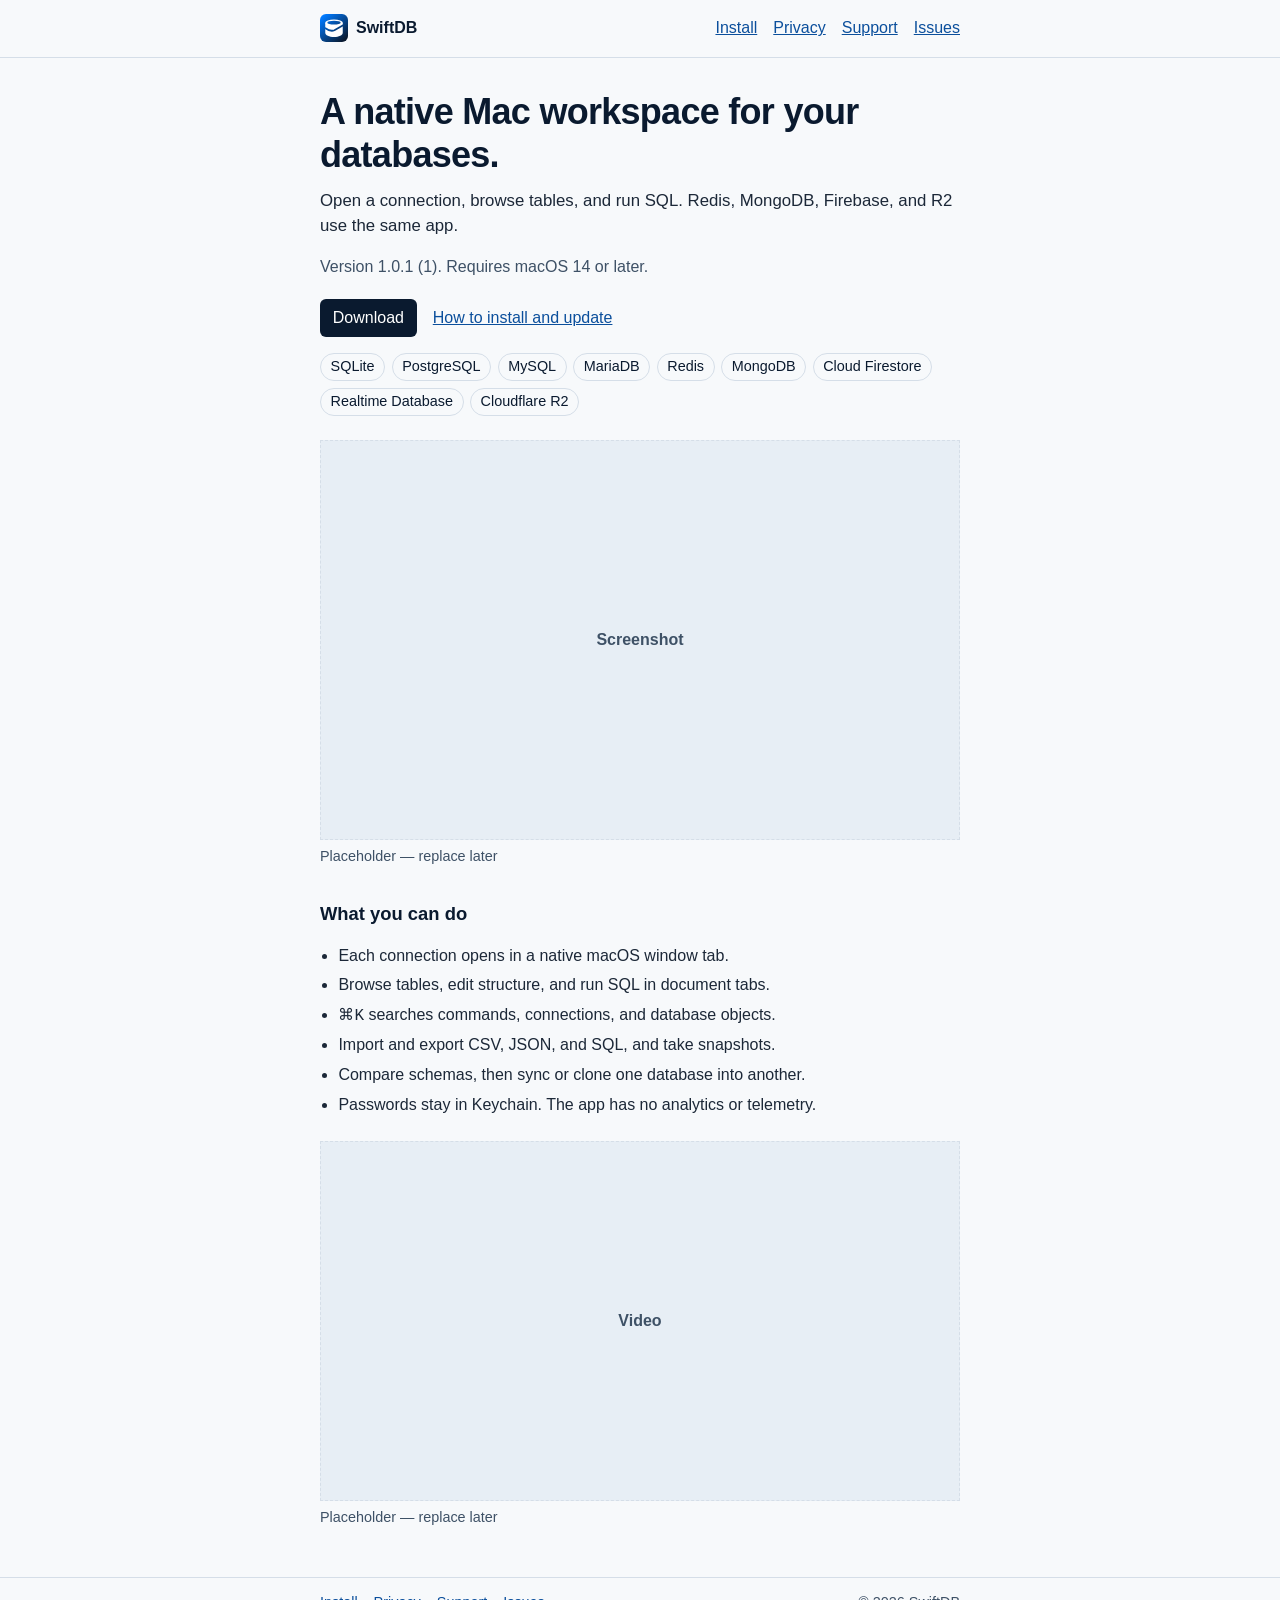
==== docs/index.html @ 8fdc72dc "init" ====
<!doctype html>
<html lang="en">
<head>
  <meta charset="utf-8">
  <meta name="viewport" content="width=device-width, initial-scale=1">
  <meta name="theme-color" content="#f7f9fb">
  <meta name="description" content="SwiftDB is a native macOS 14+ workspace for SQLite, PostgreSQL, MySQL, MariaDB, Redis, MongoDB, Firebase, and Cloudflare R2.">
  <meta property="og:type" content="website">
  <meta property="og:site_name" content="SwiftDB">
  <meta property="og:title" content="SwiftDB — a native macOS database workspace">
  <meta property="og:description" content="One Mac app for SQL, Redis, MongoDB, Firebase, and Cloudflare R2. Credentials stay in Keychain.">
  <meta property="og:url" content="https://phinq-omt.github.io/SwiftDB/">
  <meta property="og:image" content="https://phinq-omt.github.io/SwiftDB/assets/social.png">
  <meta property="og:image:alt" content="SwiftDB app icon">
  <link rel="canonical" href="https://phinq-omt.github.io/SwiftDB/">
  <link rel="icon" href="assets/mark.svg" type="image/svg+xml">
  <link rel="stylesheet" href="assets/site.css">
  <title>SwiftDB — a native macOS database workspace</title>
  <script type="application/ld+json">
  {
    "@context": "https://schema.org",
    "@type": "SoftwareApplication",
    "name": "SwiftDB",
    "applicationCategory": "DeveloperApplication",
    "operatingSystem": "macOS 14 or later",
    "url": "https://phinq-omt.github.io/SwiftDB/",
    "downloadUrl": "https://phinq-omt.github.io/SwiftDB/download/SwiftDB.dmg",
    "description": "A native macOS workspace for SQLite, PostgreSQL, MySQL, MariaDB, Redis, MongoDB, Cloud Firestore, Firebase Realtime Database, and Cloudflare R2."
  }
  </script>
</head>
<body>
  <a class="skip-link" href="#main">Skip to content</a>
  <header class="site-header">
    <div class="wrap bar">
      <a class="brand" href="./"><img src="assets/mark.svg" width="28" height="28" alt="">SwiftDB</a>
      <nav aria-label="Main">
        <ul>
          <li><a href="install/">Install</a></li>
          <li><a href="privacy/">Privacy</a></li>
          <li><a href="support/">Support</a></li>
          <li><a href="https://github.com/phinq-omt/SwiftDB/issues" rel="noopener noreferrer">Issues</a></li>
        </ul>
      </nav>
    </div>
  </header>
  <main id="main" class="wrap">
    <h1>A native Mac workspace for your databases.</h1>
    <p class="lede">Open a connection, browse tables, and run SQL. Redis, MongoDB, Firebase, and R2 use the same app.</p>
    <p class="meta">Version <span data-swiftdb-version>1.0.1 (1)</span>. Requires macOS 14 or later.</p>
    <p class="actions">
      <a class="button" href="download/SwiftDB.dmg">Download</a>
      <a href="install/">How to install and update</a>
    </p>
    <ul class="engines">
      <li>SQLite</li>
      <li>PostgreSQL</li>
      <li>MySQL</li>
      <li>MariaDB</li>
      <li>Redis</li>
      <li>MongoDB</li>
      <li>Cloud Firestore</li>
      <li>Realtime Database</li>
      <li>Cloudflare R2</li>
    </ul>

    <figure>
      <div class="frame shot" role="img" aria-label="Placeholder for a screenshot of the SwiftDB workspace.">
        <span>Screenshot</span>
      </div>
      <figcaption>Placeholder — replace later</figcaption>
    </figure>

    <h2>What you can do</h2>
    <ul class="points">
      <li>Each connection opens in a native macOS window tab.</li>
      <li>Browse tables, edit structure, and run SQL in document tabs.</li>
      <li><kbd>⌘K</kbd> searches commands, connections, and database objects.</li>
      <li>Import and export CSV, JSON, and SQL, and take snapshots.</li>
      <li>Compare schemas, then sync or clone one database into another.</li>
      <li>Passwords stay in Keychain. The app has no analytics or telemetry.</li>
    </ul>

    <figure>
      <div class="frame clip" role="img" aria-label="Placeholder for a short video of SwiftDB.">
        <span>Video</span>
      </div>
      <figcaption>Placeholder — replace later</figcaption>
    </figure>
  </main>
  <footer class="site-footer">
    <div class="wrap bar">
      <nav aria-label="Footer">
        <ul>
          <li><a href="install/">Install</a></li>
          <li><a href="privacy/">Privacy</a></li>
          <li><a href="support/">Support</a></li>
          <li><a href="https://github.com/phinq-omt/SwiftDB/issues" rel="noopener noreferrer">Issues</a></li>
        </ul>
      </nav>
      <span>© 2026 SwiftDB</span>
    </div>
  </footer>
</body>
</html>
---- docs/assets/site.css ----
:root {
  color-scheme: light;
  --bg: #f7f9fb;
  --ink: #0a1a2f;
  --text: #1c2838;
  --muted: #3e5166;
  --link: #0b4f9c;
  --line: #d5dee8;
  --frame: #e7eef5;
  --focus: #0b4f9c;
  --max: 40rem;
}

* { box-sizing: border-box; }

html { scroll-behavior: auto; }

body {
  margin: 0;
  background: var(--bg);
  color: var(--text);
  font: 1rem/1.5 -apple-system, BlinkMacSystemFont, "Segoe UI", sans-serif;
}

a { color: var(--link); }
a:hover { text-decoration-thickness: 2px; }

:focus { outline: none; }
:focus-visible {
  outline: 3px solid var(--focus);
  outline-offset: 3px;
}

.skip-link {
  position: absolute;
  left: 1rem;
  top: 0;
  transform: translateY(-120%);
  background: var(--ink);
  color: #fff;
  padding: 0.5rem 0.75rem;
  z-index: 2;
}
.skip-link:focus { transform: none; }

.wrap {
  width: min(100% - 2rem, var(--max));
  margin-inline: auto;
}

.site-header,
.site-footer {
  border-color: var(--line);
  border-style: solid;
}

.site-header { border-width: 0 0 1px; }
.site-footer { border-width: 1px 0 0; margin-top: 3rem; }

.bar {
  display: flex;
  flex-wrap: wrap;
  align-items: center;
  justify-content: space-between;
  gap: 0.75rem 1.25rem;
  padding-block: 0.9rem;
}

.brand {
  display: inline-flex;
  align-items: center;
  gap: 0.5rem;
  color: var(--ink);
  font-weight: 600;
  text-decoration: none;
}

nav ul {
  display: flex;
  flex-wrap: wrap;
  gap: 0.75rem 1rem;
  list-style: none;
  margin: 0;
  padding: 0;
}

h1 {
  margin: 0 0 0.75rem;
  color: var(--ink);
  font-size: clamp(1.75rem, 4vw, 2.25rem);
  line-height: 1.2;
  letter-spacing: -0.02em;
}

h2 {
  margin: 2rem 0 0.5rem;
  color: var(--ink);
  font-size: 1.15rem;
}

.lede { margin: 0 0 0.5rem; font-size: 1.05rem; }

.meta,
figcaption,
.site-footer {
  color: var(--muted);
}

.actions {
  display: flex;
  flex-wrap: wrap;
  align-items: center;
  gap: 0.75rem 1rem;
  margin: 1.25rem 0 0;
}

.button {
  display: inline-block;
  background: var(--ink);
  color: #fff;
  text-decoration: none;
  padding: 0.45rem 0.8rem;
  border-radius: 6px;
}
.button:hover { background: #16304f; }

.engines {
  display: flex;
  flex-wrap: wrap;
  gap: 0.4rem;
  margin: 1rem 0 0;
  padding: 0;
  list-style: none;
}
.engines li {
  border: 1px solid var(--line);
  border-radius: 999px;
  padding: 0.15rem 0.6rem;
  color: var(--ink);
  font-size: 0.9rem;
}

.points { padding-left: 1.15rem; }
.points li { margin: 0.35rem 0; }

.frame {
  display: grid;
  place-items: center;
  margin: 0;
  background: var(--frame);
  border: 1px dashed var(--line);
  color: var(--muted);
  font-weight: 600;
}
.shot { aspect-ratio: 16 / 10; }
.clip { aspect-ratio: 16 / 9; }

figure { margin: 1.5rem 0 0; }
figcaption { margin-top: 0.4rem; font-size: 0.9rem; }

main { padding-block: 2rem 0; }

.prose section p { margin: 0.4rem 0 0; }

.site-footer .bar { font-size: 0.9rem; }
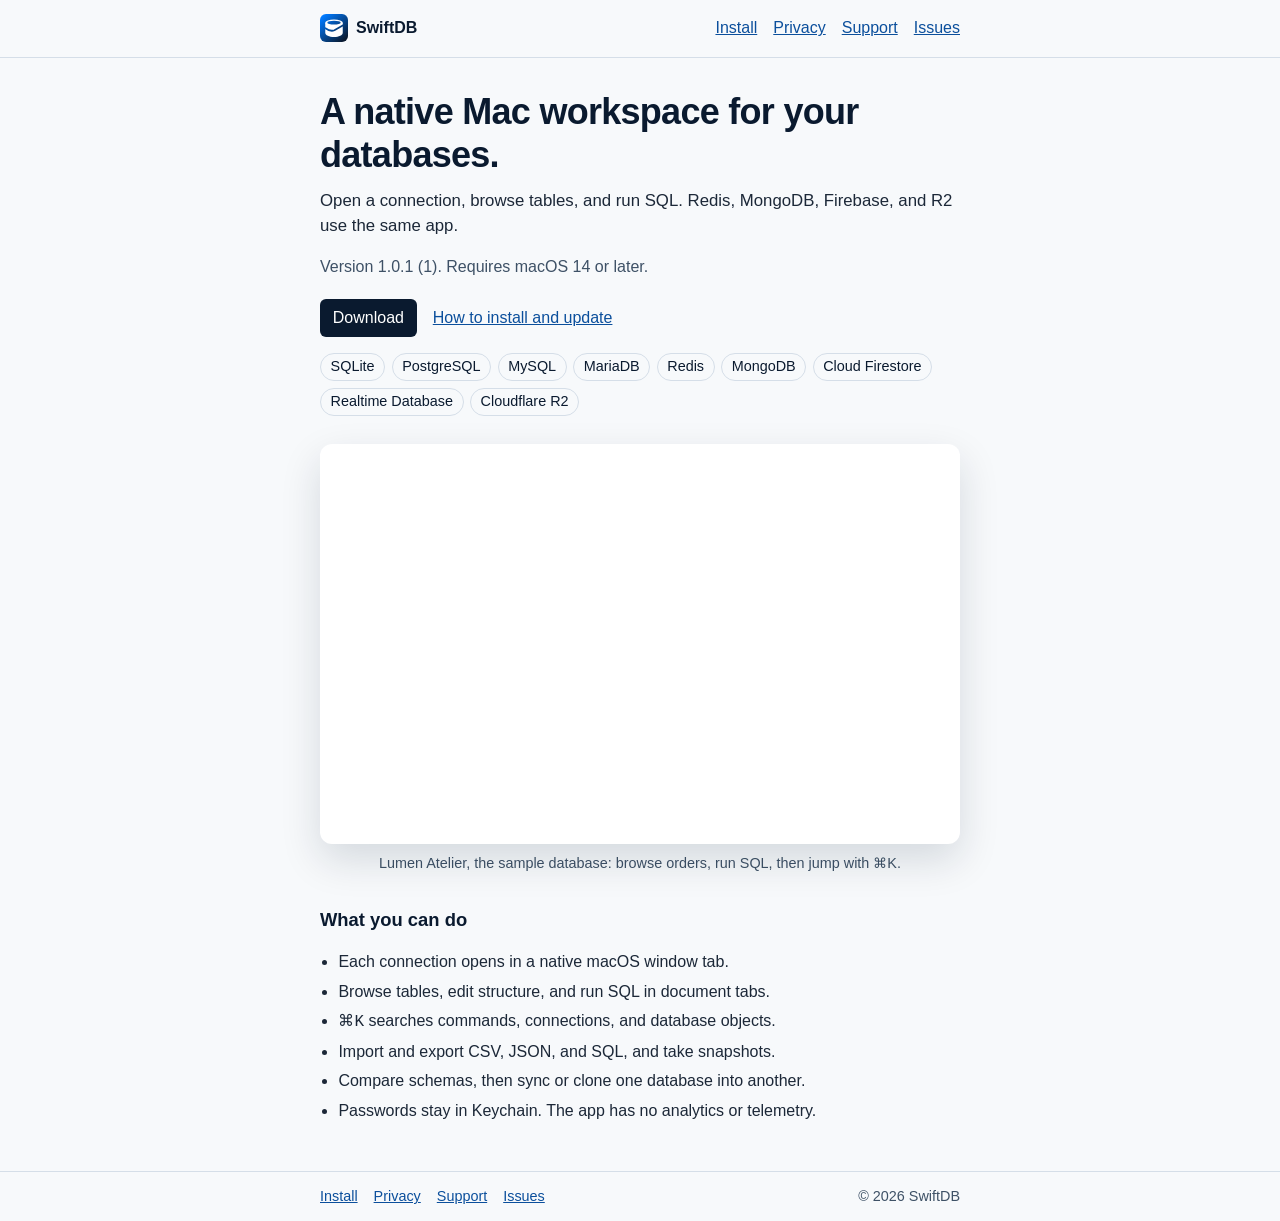
==== commit 3d387a2b: "chore: add demo image" ====
--- a/docs/index.html
+++ b/docs/index.html
@@ -10,8 +10,10 @@
   <meta property="og:title" content="SwiftDB — a native macOS database workspace">
   <meta property="og:description" content="One Mac app for SQL, Redis, MongoDB, Firebase, and Cloudflare R2. Credentials stay in Keychain.">
   <meta property="og:url" content="https://phinq-omt.github.io/SwiftDB/">
-  <meta property="og:image" content="https://phinq-omt.github.io/SwiftDB/assets/social.png">
-  <meta property="og:image:alt" content="SwiftDB app icon">
+  <meta property="og:image" content="https://phinq-omt.github.io/SwiftDB/assets/home/orders.webp">
+  <meta property="og:image:width" content="2160">
+  <meta property="og:image:height" content="1350">
+  <meta property="og:image:alt" content="SwiftDB showing the orders table for the Lumen Atelier sample database.">
   <link rel="canonical" href="https://phinq-omt.github.io/SwiftDB/">
   <link rel="icon" href="assets/mark.svg" type="image/svg+xml">
   <link rel="stylesheet" href="assets/site.css">
@@ -44,49 +46,48 @@
       </nav>
     </div>
   </header>
-  <main id="main" class="wrap">
-    <h1>A native Mac workspace for your databases.</h1>
-    <p class="lede">Open a connection, browse tables, and run SQL. Redis, MongoDB, Firebase, and R2 use the same app.</p>
-    <p class="meta">Version <span data-swiftdb-version>1.0.1 (1)</span>. Requires macOS 14 or later.</p>
-    <p class="actions">
-      <a class="button" href="download/SwiftDB.dmg">Download</a>
-      <a href="install/">How to install and update</a>
-    </p>
-    <ul class="engines">
-      <li>SQLite</li>
-      <li>PostgreSQL</li>
-      <li>MySQL</li>
-      <li>MariaDB</li>
-      <li>Redis</li>
-      <li>MongoDB</li>
-      <li>Cloud Firestore</li>
-      <li>Realtime Database</li>
-      <li>Cloudflare R2</li>
-    </ul>
+  <main id="main">
+    <div class="wrap">
+      <h1>A native Mac workspace for your databases.</h1>
+      <p class="lede">Open a connection, browse tables, and run SQL. Redis, MongoDB, Firebase, and R2 use the same app.</p>
+      <p class="meta">Version <span data-swiftdb-version>1.0.1 (1)</span>. Requires macOS 14 or later.</p>
+      <p class="actions">
+        <a class="button" href="download/SwiftDB.dmg">Download</a>
+        <a href="install/">How to install and update</a>
+      </p>
+      <ul class="engines">
+        <li>SQLite</li>
+        <li>PostgreSQL</li>
+        <li>MySQL</li>
+        <li>MariaDB</li>
+        <li>Redis</li>
+        <li>MongoDB</li>
+        <li>Cloud Firestore</li>
+        <li>Realtime Database</li>
+        <li>Cloudflare R2</li>
+      </ul>
+    </div>
 
-    <figure>
-      <div class="frame shot" role="img" aria-label="Placeholder for a screenshot of the SwiftDB workspace.">
-        <span>Screenshot</span>
+    <figure class="hero">
+      <div class="stage">
+        <img class="slide slide-orders" src="assets/home/orders.webp" width="2160" height="1350" alt="SwiftDB showing the orders table for Lumen Atelier, a sample shop database.">
+        <img class="slide slide-query" src="assets/home/query.webp" width="2160" height="1350" alt="A SQL query in SwiftDB listing recent Lumen Atelier orders and totals.">
+        <img class="slide slide-palette" src="assets/home/palette.webp" width="2160" height="1350" alt="The SwiftDB command palette offering New Connection, New Query, New Table, and New View.">
       </div>
-      <figcaption>Placeholder — replace later</figcaption>
+      <figcaption>Lumen Atelier, the sample database: browse orders, run SQL, then jump with ⌘K.</figcaption>
     </figure>
 
-    <h2>What you can do</h2>
-    <ul class="points">
-      <li>Each connection opens in a native macOS window tab.</li>
-      <li>Browse tables, edit structure, and run SQL in document tabs.</li>
-      <li><kbd>⌘K</kbd> searches commands, connections, and database objects.</li>
-      <li>Import and export CSV, JSON, and SQL, and take snapshots.</li>
-      <li>Compare schemas, then sync or clone one database into another.</li>
-      <li>Passwords stay in Keychain. The app has no analytics or telemetry.</li>
-    </ul>
-
-    <figure>
-      <div class="frame clip" role="img" aria-label="Placeholder for a short video of SwiftDB.">
-        <span>Video</span>
-      </div>
-      <figcaption>Placeholder — replace later</figcaption>
-    </figure>
+    <div class="wrap">
+      <h2>What you can do</h2>
+      <ul class="points">
+        <li>Each connection opens in a native macOS window tab.</li>
+        <li>Browse tables, edit structure, and run SQL in document tabs.</li>
+        <li><kbd>⌘K</kbd> searches commands, connections, and database objects.</li>
+        <li>Import and export CSV, JSON, and SQL, and take snapshots.</li>
+        <li>Compare schemas, then sync or clone one database into another.</li>
+        <li>Passwords stay in Keychain. The app has no analytics or telemetry.</li>
+      </ul>
+    </div>
   </main>
   <footer class="site-footer">
     <div class="wrap bar">
--- a/docs/assets/site.css
+++ b/docs/assets/site.css
@@ -143,20 +143,63 @@
 .points { padding-left: 1.15rem; }
 .points li { margin: 0.35rem 0; }
 
-.frame {
-  display: grid;
-  place-items: center;
-  margin: 0;
-  background: var(--frame);
-  border: 1px dashed var(--line);
-  color: var(--muted);
-  font-weight: 600;
-}
-.shot { aspect-ratio: 16 / 10; }
-.clip { aspect-ratio: 16 / 9; }
-
-figure { margin: 1.5rem 0 0; }
-figcaption { margin-top: 0.4rem; font-size: 0.9rem; }
+.hero {
+  width: min(100% - 2rem, var(--max));
+  margin: 1.75rem auto 0;
+}
+
+.stage {
+  position: relative;
+  width: 100%;
+  margin-inline: auto;
+  aspect-ratio: 16 / 10;
+  overflow: hidden;
+  border-radius: 12px;
+  background: #fff;
+  box-shadow: 0 16px 40px rgba(10, 26, 47, 0.14);
+}
+
+.slide {
+  position: absolute;
+  inset: 0;
+  width: 100%;
+  height: 100%;
+  object-fit: contain;
+  opacity: 0;
+}
+
+.slide-orders { animation: home-orders 12s infinite; }
+.slide-query { animation: home-query 12s infinite; }
+.slide-palette { animation: home-palette 12s infinite; }
+
+@keyframes home-orders {
+  0%, 28% { opacity: 1; }
+  36%, 92% { opacity: 0; }
+  100% { opacity: 1; }
+}
+
+@keyframes home-query {
+  0%, 28% { opacity: 0; }
+  36%, 62% { opacity: 1; }
+  70%, 100% { opacity: 0; }
+}
+
+@keyframes home-palette {
+  0%, 62% { opacity: 0; }
+  70%, 92% { opacity: 1; }
+  100% { opacity: 0; }
+}
+
+@media (prefers-reduced-motion: reduce) {
+  .slide { animation: none; opacity: 0; }
+  .slide-orders { opacity: 1; }
+}
+
+.hero figcaption {
+  margin-top: 0.55rem;
+  font-size: 0.9rem;
+  text-align: center;
+}
 
 main { padding-block: 2rem 0; }
 
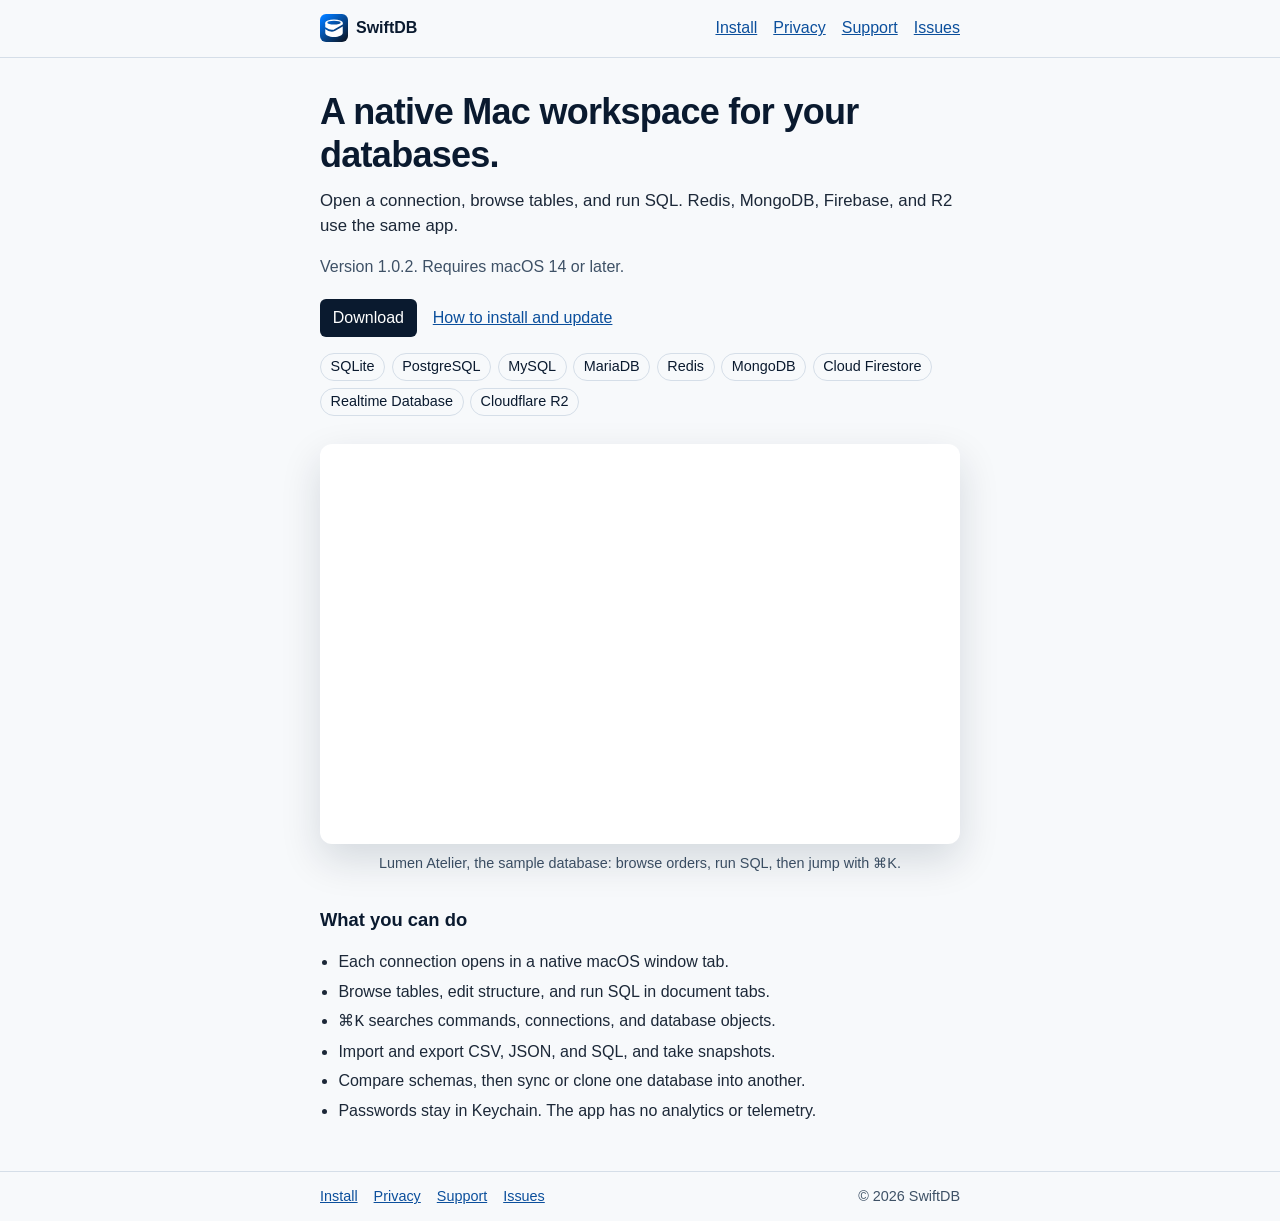
==== commit 9b594faa: "chore: release v1.0.2" ====
--- a/docs/index.html
+++ b/docs/index.html
@@ -50,7 +50,7 @@
     <div class="wrap">
       <h1>A native Mac workspace for your databases.</h1>
       <p class="lede">Open a connection, browse tables, and run SQL. Redis, MongoDB, Firebase, and R2 use the same app.</p>
-      <p class="meta">Version <span data-swiftdb-version>1.0.1 (1)</span>. Requires macOS 14 or later.</p>
+      <p class="meta">Version <span data-swiftdb-version>1.0.2</span>. Requires macOS 14 or later.</p>
       <p class="actions">
         <a class="button" href="download/SwiftDB.dmg">Download</a>
         <a href="install/">How to install and update</a>
@@ -102,5 +102,6 @@
       <span>© 2026 SwiftDB</span>
     </div>
   </footer>
+  <!-- Cloudflare Web Analytics --><script type='module' src='https://static.cloudflareinsights.com/beacon.min.js' data-cf-beacon='{"token": "94de38d7bc9c4b43a7165410f253ddf4"}'></script><!-- End Cloudflare Web Analytics -->
 </body>
 </html>
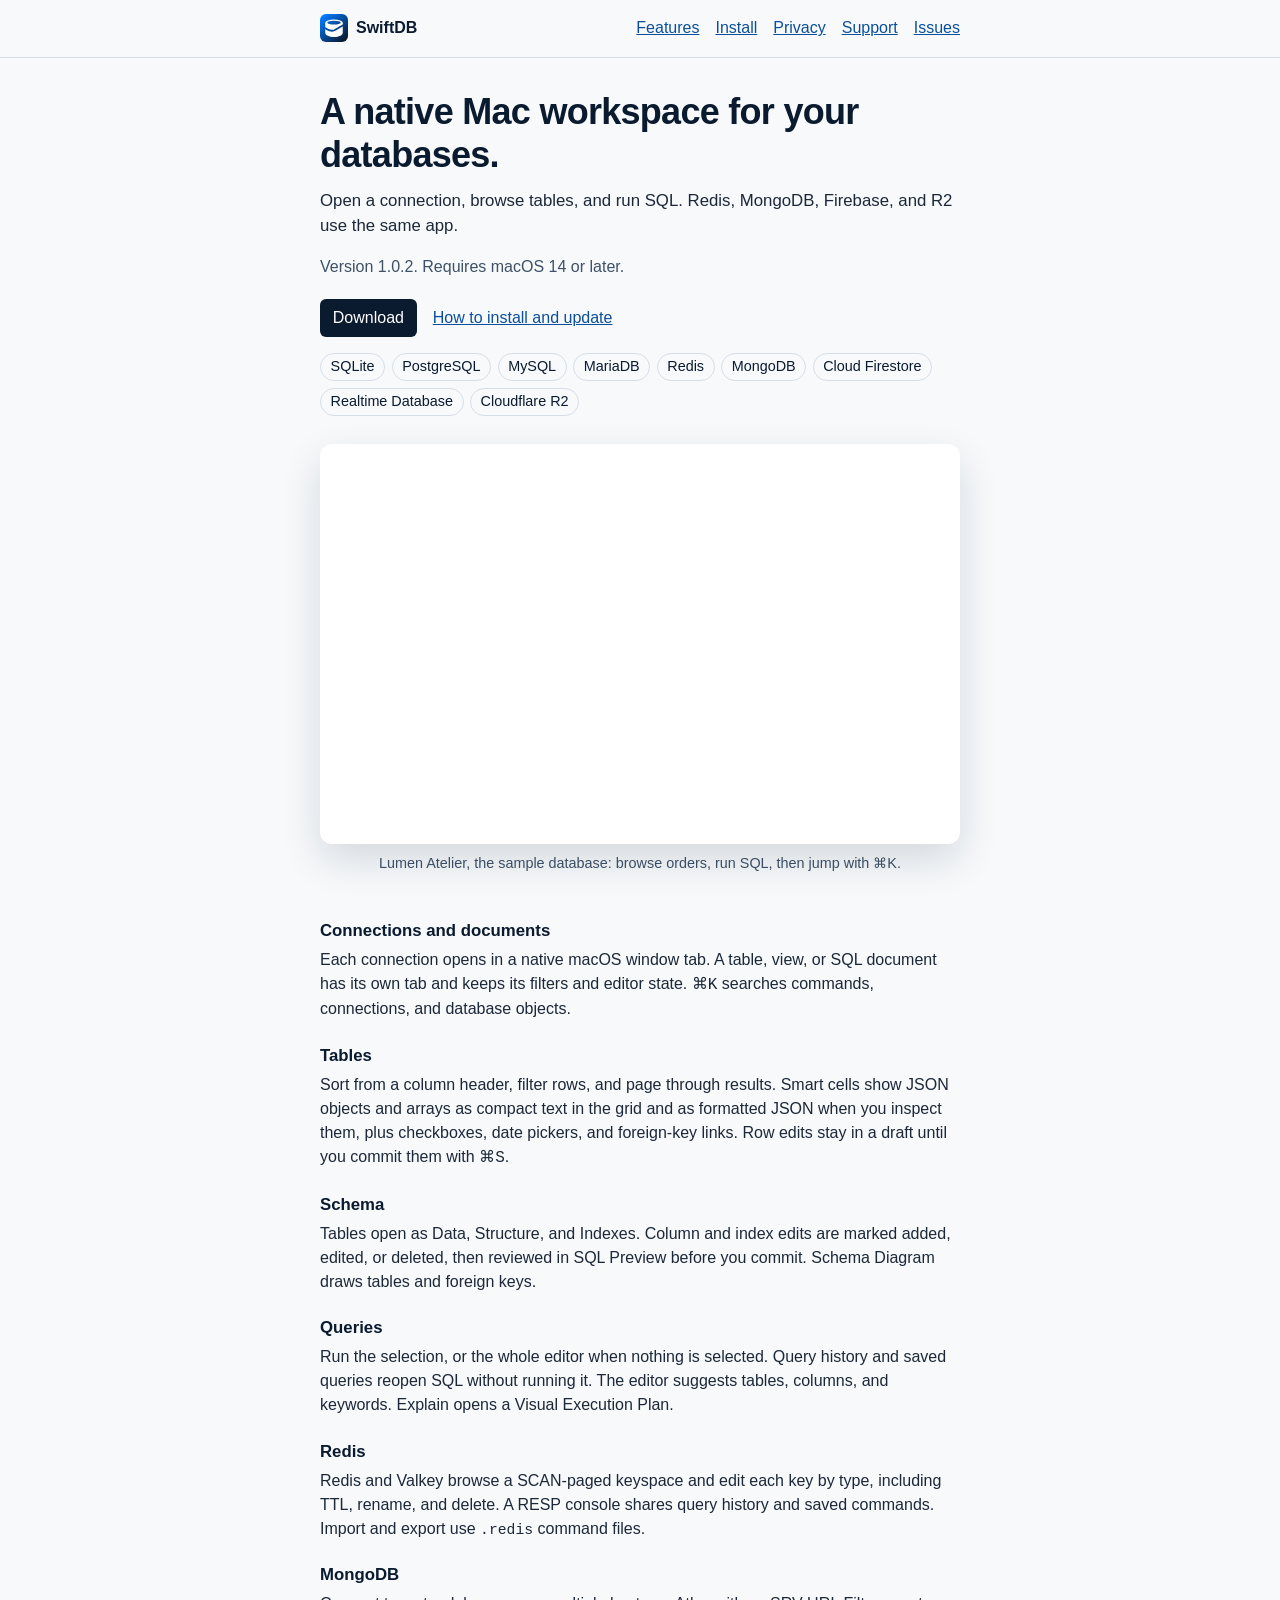
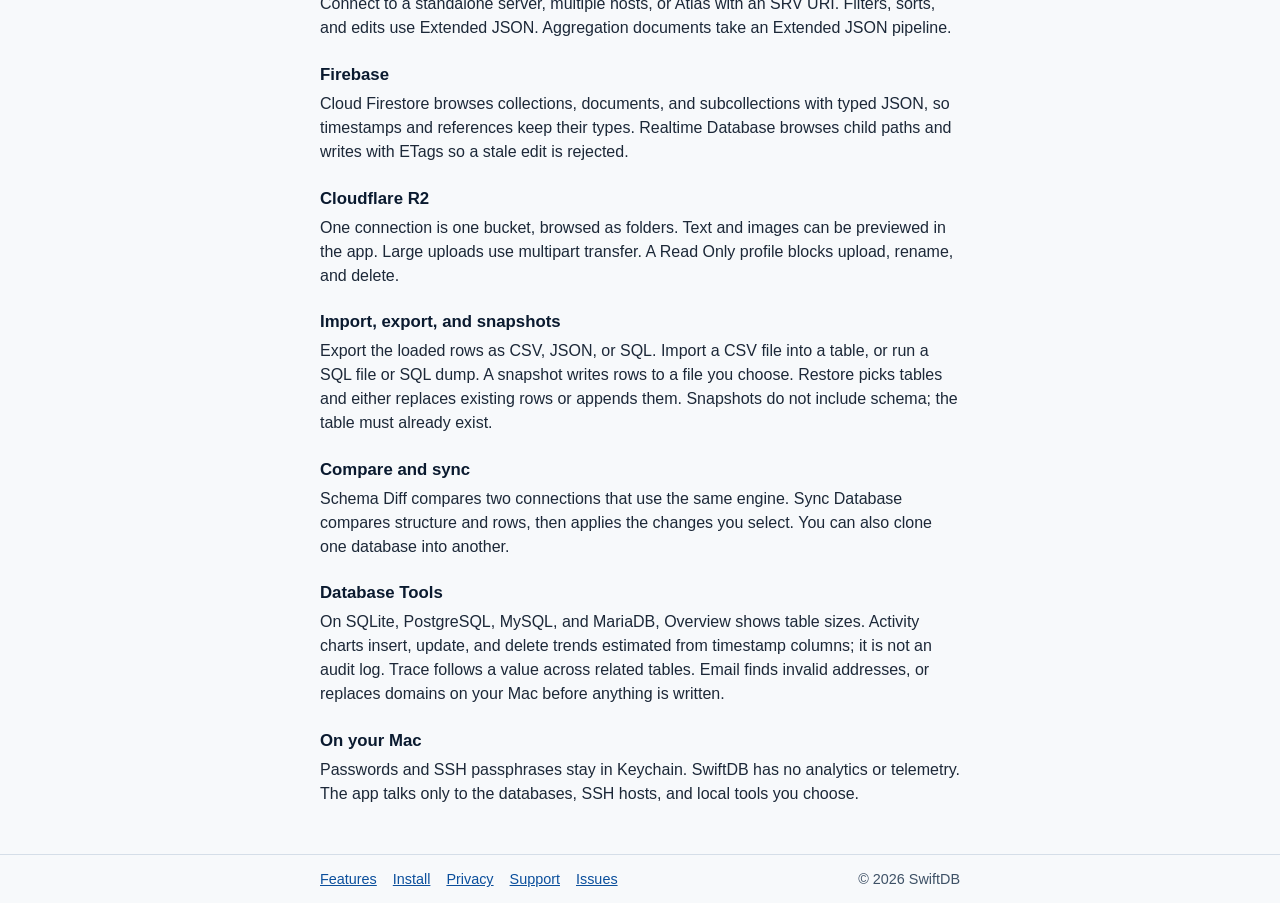
==== commit 7c3833e7: "chore: update website" ====
--- a/docs/index.html
+++ b/docs/index.html
@@ -38,6 +38,7 @@
       <a class="brand" href="./"><img src="assets/mark.svg" width="28" height="28" alt="">SwiftDB</a>
       <nav aria-label="Main">
         <ul>
+          <li><a href="#features">Features</a></li>
           <li><a href="install/">Install</a></li>
           <li><a href="privacy/">Privacy</a></li>
           <li><a href="support/">Support</a></li>
@@ -77,22 +78,62 @@
       <figcaption>Lumen Atelier, the sample database: browse orders, run SQL, then jump with ⌘K.</figcaption>
     </figure>
 
-    <div class="wrap">
-      <h2>What you can do</h2>
-      <ul class="points">
-        <li>Each connection opens in a native macOS window tab.</li>
-        <li>Browse tables, edit structure, and run SQL in document tabs.</li>
-        <li><kbd>⌘K</kbd> searches commands, connections, and database objects.</li>
-        <li>Import and export CSV, JSON, and SQL, and take snapshots.</li>
-        <li>Compare schemas, then sync or clone one database into another.</li>
-        <li>Passwords stay in Keychain. The app has no analytics or telemetry.</li>
-      </ul>
+    <div class="wrap features" id="features">
+      <section>
+        <h2>Connections and documents</h2>
+        <p>Each connection opens in a native macOS window tab. A table, view, or SQL document has its own tab and keeps its filters and editor state. <kbd>⌘K</kbd> searches commands, connections, and database objects.</p>
+      </section>
+      <section>
+        <h2>Tables</h2>
+        <p>Sort from a column header, filter rows, and page through results. Smart cells show JSON objects and arrays as compact text in the grid and as formatted JSON when you inspect them, plus checkboxes, date pickers, and foreign-key links. Row edits stay in a draft until you commit them with <kbd>⌘S</kbd>.</p>
+      </section>
+      <section>
+        <h2>Schema</h2>
+        <p>Tables open as Data, Structure, and Indexes. Column and index edits are marked added, edited, or deleted, then reviewed in SQL Preview before you commit. Schema Diagram draws tables and foreign keys.</p>
+      </section>
+      <section>
+        <h2>Queries</h2>
+        <p>Run the selection, or the whole editor when nothing is selected. Query history and saved queries reopen SQL without running it. The editor suggests tables, columns, and keywords. Explain opens a Visual Execution Plan.</p>
+      </section>
+      <section>
+        <h2>Redis</h2>
+        <p>Redis and Valkey browse a SCAN-paged keyspace and edit each key by type, including TTL, rename, and delete. A RESP console shares query history and saved commands. Import and export use <code>.redis</code> command files.</p>
+      </section>
+      <section>
+        <h2>MongoDB</h2>
+        <p>Connect to a standalone server, multiple hosts, or Atlas with an SRV URI. Filters, sorts, and edits use Extended JSON. Aggregation documents take an Extended JSON pipeline.</p>
+      </section>
+      <section>
+        <h2>Firebase</h2>
+        <p>Cloud Firestore browses collections, documents, and subcollections with typed JSON, so timestamps and references keep their types. Realtime Database browses child paths and writes with ETags so a stale edit is rejected.</p>
+      </section>
+      <section>
+        <h2>Cloudflare R2</h2>
+        <p>One connection is one bucket, browsed as folders. Text and images can be previewed in the app. Large uploads use multipart transfer. A Read Only profile blocks upload, rename, and delete.</p>
+      </section>
+      <section>
+        <h2>Import, export, and snapshots</h2>
+        <p>Export the loaded rows as CSV, JSON, or SQL. Import a CSV file into a table, or run a SQL file or SQL dump. A snapshot writes rows to a file you choose. Restore picks tables and either replaces existing rows or appends them. Snapshots do not include schema; the table must already exist.</p>
+      </section>
+      <section>
+        <h2>Compare and sync</h2>
+        <p>Schema Diff compares two connections that use the same engine. Sync Database compares structure and rows, then applies the changes you select. You can also clone one database into another.</p>
+      </section>
+      <section>
+        <h2>Database Tools</h2>
+        <p>On SQLite, PostgreSQL, MySQL, and MariaDB, Overview shows table sizes. Activity charts insert, update, and delete trends estimated from timestamp columns; it is not an audit log. Trace follows a value across related tables. Email finds invalid addresses, or replaces domains on your Mac before anything is written.</p>
+      </section>
+      <section>
+        <h2>On your Mac</h2>
+        <p>Passwords and SSH passphrases stay in Keychain. SwiftDB has no analytics or telemetry. The app talks only to the databases, SSH hosts, and local tools you choose.</p>
+      </section>
     </div>
   </main>
   <footer class="site-footer">
     <div class="wrap bar">
       <nav aria-label="Footer">
         <ul>
+          <li><a href="#features">Features</a></li>
           <li><a href="install/">Install</a></li>
           <li><a href="privacy/">Privacy</a></li>
           <li><a href="support/">Support</a></li>
--- a/docs/assets/site.css
+++ b/docs/assets/site.css
@@ -143,6 +143,18 @@
 .points { padding-left: 1.15rem; }
 .points li { margin: 0.35rem 0; }
 
+.features { margin-top: 2.75rem; scroll-margin-top: 1.25rem; }
+.features section + section { margin-top: 1.35rem; }
+.features h2 {
+  margin: 0 0 0.3rem;
+  font-size: 1.05rem;
+}
+.features p { margin: 0; }
+.features code {
+  font-family: ui-monospace, SFMono-Regular, Menlo, monospace;
+  font-size: 0.92em;
+}
+
 .hero {
   width: min(100% - 2rem, var(--max));
   margin: 1.75rem auto 0;
